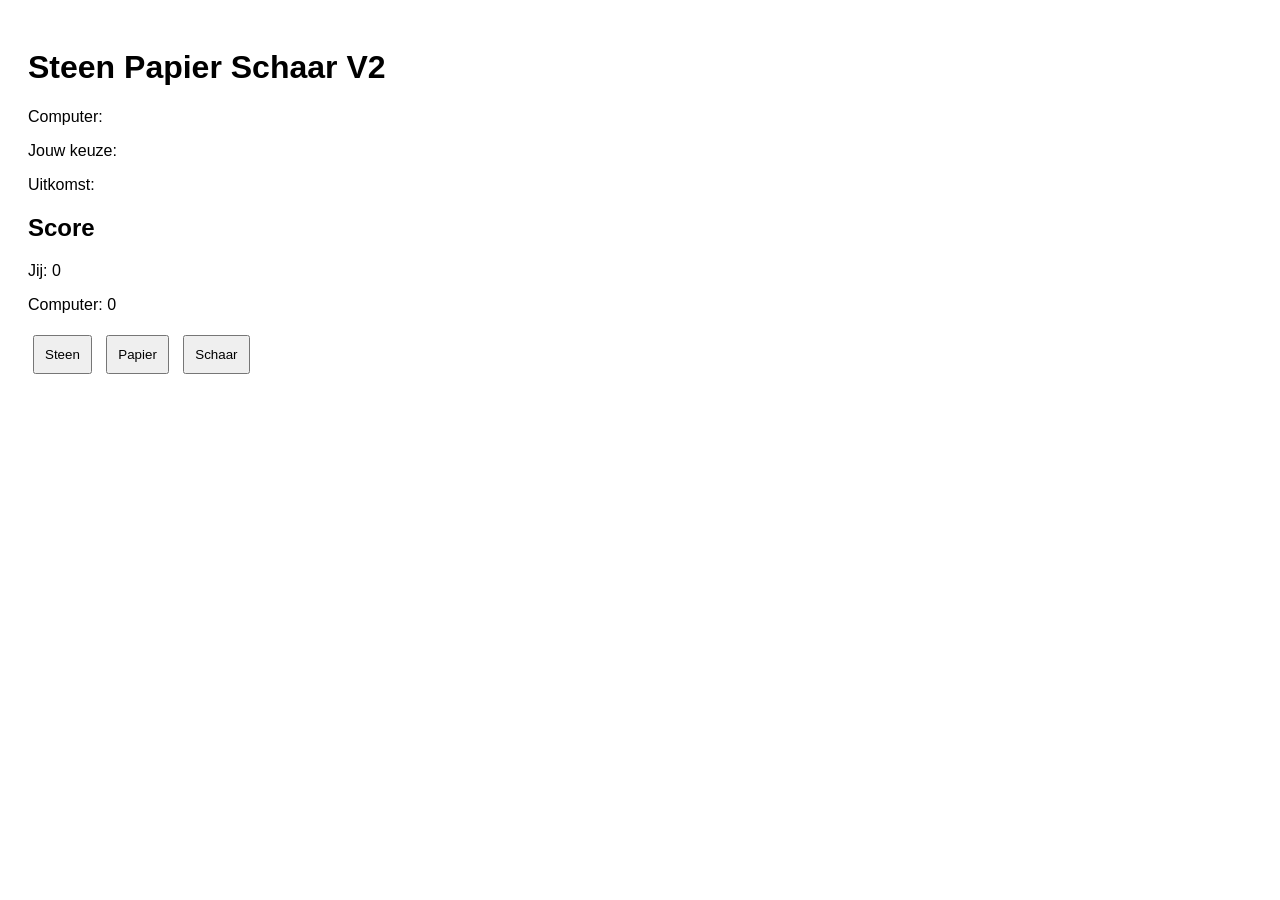
==== steen-papier-schaar V2/index.html @ b9a2075f "V1 en V2 af" ====
<!DOCTYPE html>
<html>
<head>
    <title>Steen Papier Schaar V2</title>
    <link rel="stylesheet" href="style.css">
</head>
<body>

<h1>Steen Papier Schaar V2</h1>

<p>Computer: <span id="computer"></span></p>

<p>Jouw keuze: <span id="human"></span></p>

<p>Uitkomst: <span id="result"></span></p>

<h2>Score</h2>

<p>Jij: <span id="playerScore">0</span></p>

<p>Computer: <span id="computerScore">0</span></p>

<button id="steen">Steen</button>
<button id="papier">Papier</button>
<button id="schaar">Schaar</button>

<script src="script.js"></script>

</body>
</html>
---- steen-papier-schaar V2/style.css ----
body{
    font-family: Arial;
    padding:20px;
}

button{
    margin:5px;
    padding:10px;
}
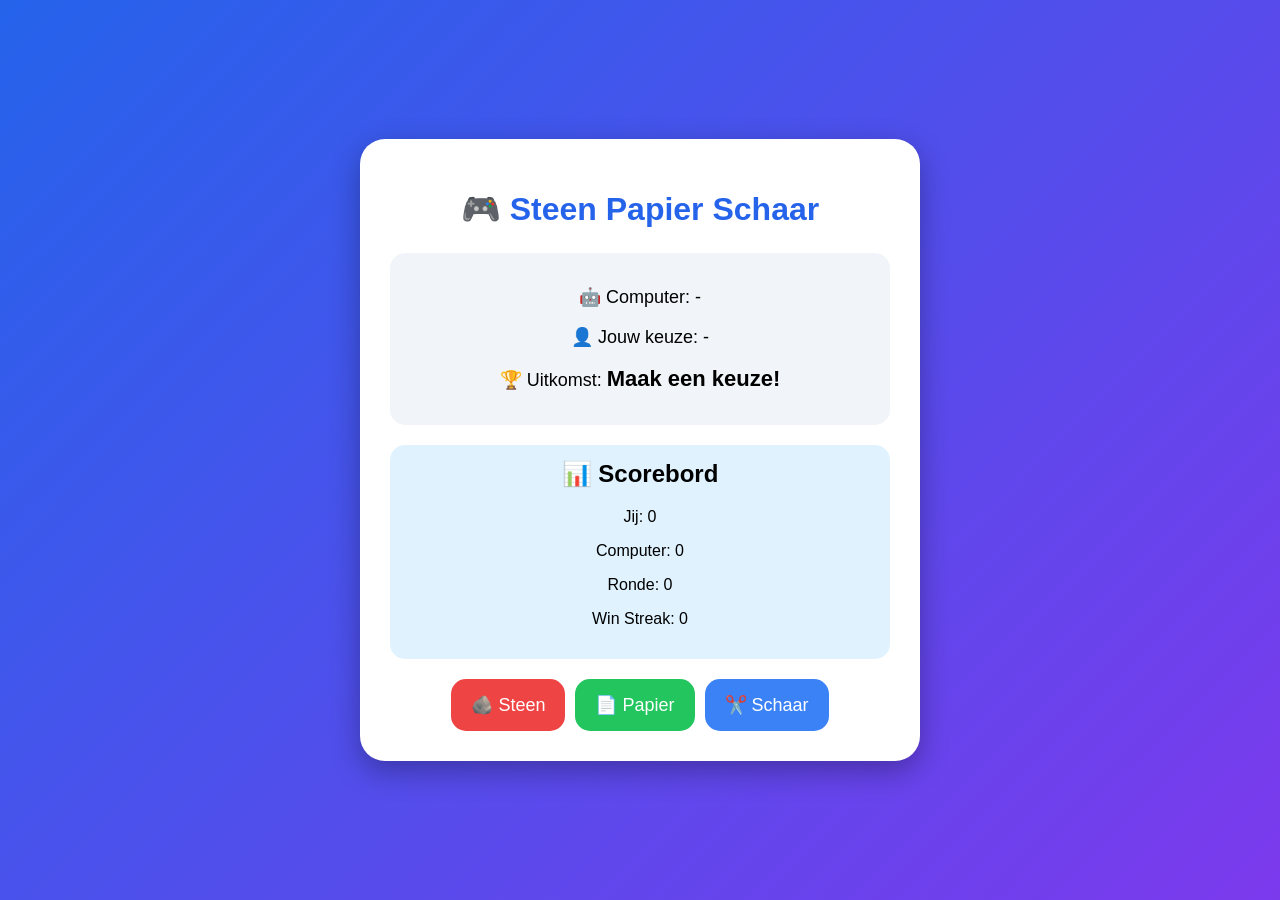
==== commit 6019d4ff: "V2 design en extra features toegevoegd" ====
--- a/steen-papier-schaar V2/index.html
+++ b/steen-papier-schaar V2/index.html
@@ -1,28 +1,41 @@
 <!DOCTYPE html>
-<html>
+<html lang="nl">
 <head>
+    <meta charset="UTF-8">
     <title>Steen Papier Schaar V2</title>
     <link rel="stylesheet" href="style.css">
 </head>
 <body>
 
-<h1>Steen Papier Schaar V2</h1>
+<div class="container">
 
-<p>Computer: <span id="computer"></span></p>
+    <h1>🎮 Steen Papier Schaar</h1>
 
-<p>Jouw keuze: <span id="human"></span></p>
+    <div class="game-info">
+        <p>🤖 Computer: <span id="computer">-</span></p>
+        <p>👤 Jouw keuze: <span id="human">-</span></p>
+        <p>🏆 Uitkomst: <span id="result">Maak een keuze!</span></p>
+    </div>
 
-<p>Uitkomst: <span id="result"></span></p>
+    <div class="scoreboard">
+        <h2>📊 Scorebord</h2>
 
-<h2>Score</h2>
+        <p>Jij: <span id="playerScore">0</span></p>
 
-<p>Jij: <span id="playerScore">0</span></p>
+        <p>Computer: <span id="computerScore">0</span></p>
 
-<p>Computer: <span id="computerScore">0</span></p>
+        <p>Ronde: <span id="round">0</span></p>
 
-<button id="steen">Steen</button>
-<button id="papier">Papier</button>
-<button id="schaar">Schaar</button>
+        <p>Win Streak: <span id="streak">0</span></p>
+    </div>
+
+    <div class="buttons">
+        <button id="steen">🪨 Steen</button>
+        <button id="papier">📄 Papier</button>
+        <button id="schaar">✂️ Schaar</button>
+    </div>
+
+</div>
 
 <script src="script.js"></script>
 
--- a/steen-papier-schaar V2/style.css
+++ b/steen-papier-schaar V2/style.css
@@ -1,9 +1,84 @@
 body{
-    font-family: Arial;
-    padding:20px;
+    margin:0;
+    min-height:100vh;
+    display:flex;
+    justify-content:center;
+    align-items:center;
+    background:linear-gradient(135deg,#2563eb,#7c3aed);
+    font-family:Arial, sans-serif;
+}
+
+.container{
+    width:500px;
+    background:white;
+    border-radius:25px;
+    padding:30px;
+    text-align:center;
+    box-shadow:0 10px 30px rgba(0,0,0,0.3);
+}
+
+h1{
+    color:#2563eb;
+    margin-bottom:25px;
+}
+
+.game-info{
+    background:#f1f5f9;
+    border-radius:15px;
+    padding:15px;
+    margin-bottom:20px;
+}
+
+.game-info p{
+    font-size:18px;
+}
+
+.scoreboard{
+    background:#e0f2fe;
+    border-radius:15px;
+    padding:15px;
+    margin-bottom:20px;
+}
+
+.scoreboard h2{
+    margin-top:0;
+}
+
+.buttons{
+    display:flex;
+    justify-content:center;
+    gap:10px;
 }
 
 button{
-    margin:5px;
-    padding:10px;
+    border:none;
+    border-radius:15px;
+    padding:15px 20px;
+    font-size:18px;
+    cursor:pointer;
+    transition:0.3s;
+}
+
+button:hover{
+    transform:translateY(-5px);
+}
+
+#steen{
+    background:#ef4444;
+    color:white;
+}
+
+#papier{
+    background:#22c55e;
+    color:white;
+}
+
+#schaar{
+    background:#3b82f6;
+    color:white;
+}
+
+#result{
+    font-weight:bold;
+    font-size:22px;
 }
